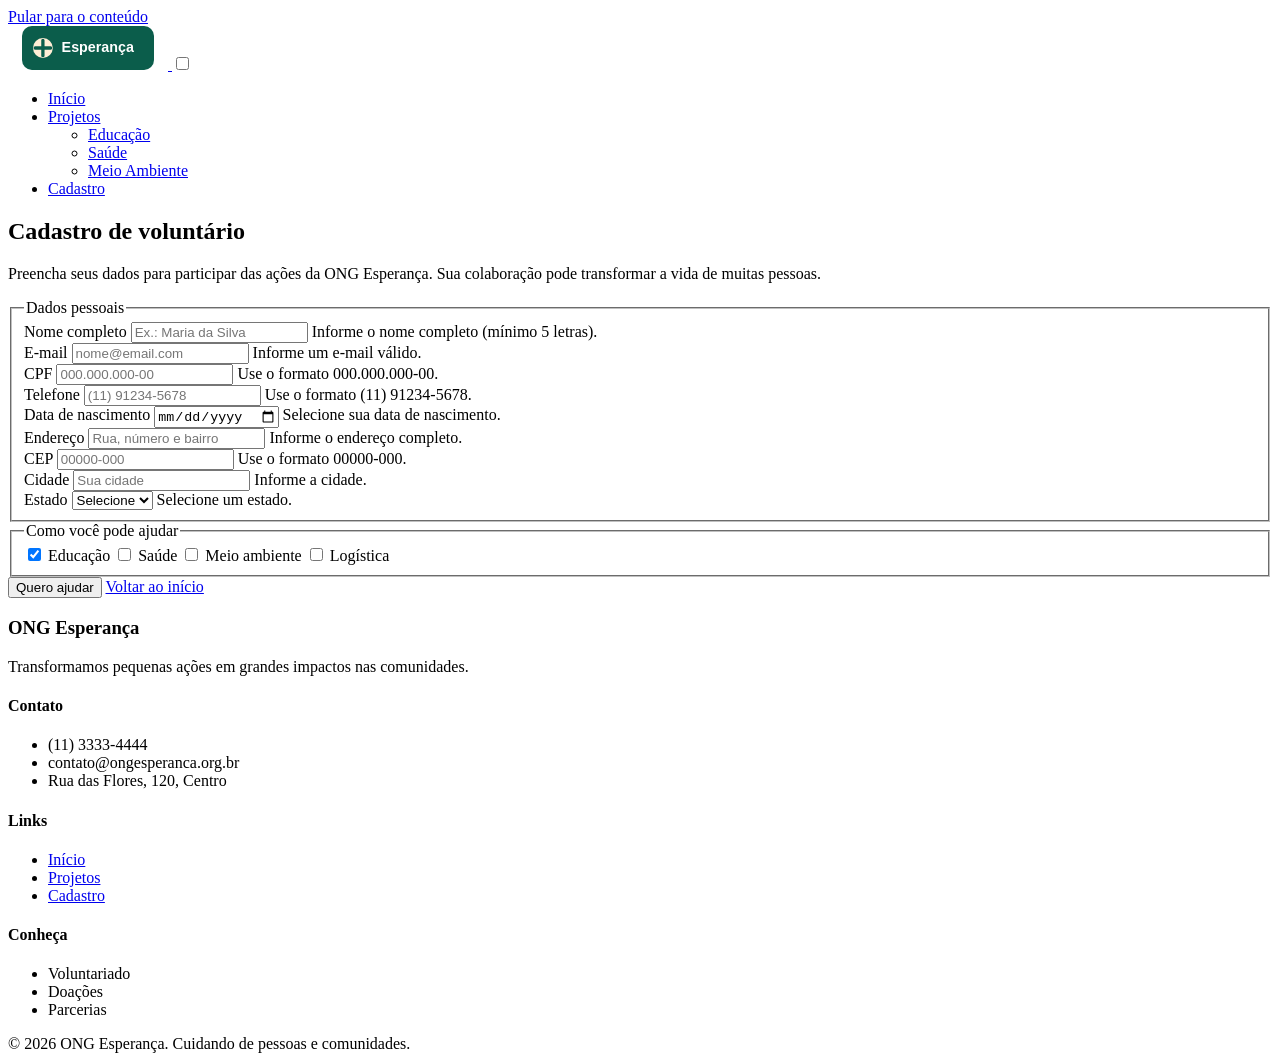
==== cadastro.html @ 715205b3 "core: Adicionados arquivos HTML com páginas principais do site" ====
<!doctype html>
<html lang="pt-BR">
  <head>
    <meta charset="UTF-8">
    <meta name="viewport" content="width=device-width, initial-scale=1">
    <meta name="description" content="ONG Esperança: projetos sociais, voluntariado e apoio comunitário.">
    <title>ONG Esperança</title>
    <link rel="stylesheet" href="./css/main.css">
    <link rel="shortcut icon" href="./assets/favicon.ico" type="image/x-icon">
  </head>
  <body>
    <a class="skip-link" href="#conteudo-principal">Pular para o conteúdo</a>
    <header class="site-header">
      <div class="site-header__inner container">
        <a class="brand" href="./index.html" aria-label="Página inicial da ONG Esperança">
          <img src="./assets/icons/logo.svg" alt="ONG Esperança" width="160" height="44">
        </a>

        <input type="checkbox" id="menu-toggle" class="nav-toggle">
        <label for="menu-toggle" class="nav-button" aria-label="Abrir ou fechar o menu">
          <span class="nav-button__bar"></span>
          <span class="nav-button__bar"></span>
          <span class="nav-button__bar"></span>
        </label>

        <nav class="main-nav" aria-label="Principal">
          <ul class="main-nav__list">
            <li><a href="./index.html">Início</a></li>
            <li class="has-submenu">
              <a href="./projetos.html">Projetos</a>
              <ul class="submenu" aria-label="Projetos">
                <li><a href="./projetos.html#educacao">Educação</a></li>
                <li><a href="./projetos.html#saude">Saúde</a></li>
                <li><a href="./projetos.html#meio-ambiente">Meio Ambiente</a></li>
              </ul>
            </li>
            <li><a href="./cadastro.html" aria-current="page">Cadastro</a></li>
          </ul>
        </nav>
      </div>
    </header>

    <main id="conteudo-principal" class="cadastro-page">
      <section class="section">
        <div class="container">
          <div class="page-header form-summary">
            <h1>Cadastro de voluntário</h1>
            <p>Preencha seus dados para participar das ações da ONG Esperança. Sua colaboração pode transformar a vida de muitas pessoas.</p>
          </div>

          <form class="form-card" action="#" method="get">
            <fieldset class="form-group">
              <legend>Dados pessoais</legend>
              <div class="form-grid">
                <div class="form-field">
                  <label for="nome">Nome completo</label>
                  <input type="text" id="nome" name="nome" required minlength="5" placeholder="Ex.: Maria da Silva">
                  <span class="form-field__error">Informe o nome completo (mínimo 5 letras).</span>
                </div>

                <div class="form-field">
                  <label for="email">E-mail</label>
                  <input type="email" id="email" name="email" required placeholder="nome@email.com">
                  <span class="form-field__error">Informe um e-mail válido.</span>
                </div>

                <div class="form-field">
                  <label for="cpf">CPF</label>
                  <input type="text" id="cpf" name="cpf" required pattern="\d{3}\.\d{3}\.\d{3}-\d{2}" placeholder="000.000.000-00">
                  <span class="form-field__error">Use o formato 000.000.000-00.</span>
                </div>

                <div class="form-field">
                  <label for="telefone">Telefone</label>
                  <input type="tel" id="telefone" name="telefone" required pattern="\(\d{2}\)\s\d{5}-\d{4}" placeholder="(11) 91234-5678">
                  <span class="form-field__error">Use o formato (11) 91234-5678.</span>
                </div>

                <div class="form-field">
                  <label for="nascimento">Data de nascimento</label>
                  <input type="date" id="nascimento" name="nascimento" required>
                  <span class="form-field__error">Selecione sua data de nascimento.</span>
                </div>

                <div class="form-field">
                  <label for="endereco">Endereço</label>
                  <input type="text" id="endereco" name="endereco" required placeholder="Rua, número e bairro">
                  <span class="form-field__error">Informe o endereço completo.</span>
                </div>

                <div class="form-field">
                  <label for="cep">CEP</label>
                  <input type="text" id="cep" name="cep" required pattern="\d{5}-\d{3}" placeholder="00000-000">
                  <span class="form-field__error">Use o formato 00000-000.</span>
                </div>

                <div class="form-field">
                  <label for="cidade">Cidade</label>
                  <input type="text" id="cidade" name="cidade" required placeholder="Sua cidade">
                  <span class="form-field__error">Informe a cidade.</span>
                </div>

                <div class="form-field">
                  <label for="estado">Estado</label>
                  <select id="estado" name="estado" required>
                    <option value="">Selecione</option>
                    <option value="sp">SP</option>
                    <option value="rj">RJ</option>
                    <option value="mg">MG</option>
                    <option value="pr">PR</option>
                    <option value="sc">SC</option>
                    <option value="rs">RS</option>
                  </select>
                  <span class="form-field__error">Selecione um estado.</span>
                </div>
              </div>
            </fieldset>

            <fieldset class="form-group">
              <legend>Como você pode ajudar</legend>
              <div class="form-grid">
                <label class="checkbox-field">
                  <input type="checkbox" name="ajuda" value="educacao" checked>
                  <span>Educação</span>
                </label>
                <label class="checkbox-field">
                  <input type="checkbox" name="ajuda" value="saude">
                  <span>Saúde</span>
                </label>
                <label class="checkbox-field">
                  <input type="checkbox" name="ajuda" value="meio-ambiente">
                  <span>Meio ambiente</span>
                </label>
                <label class="checkbox-field">
                  <input type="checkbox" name="ajuda" value="logistica">
                  <span>Logística</span>
                </label>
              </div>
            </fieldset>

            <div class="form-actions">
              <button type="submit" class="btn btn--primary">Quero ajudar</button>
              <a href="./index.html" class="btn btn--outline">Voltar ao início</a>
            </div>
          </form>
        </div>
      </section>
    </main>

    <footer class="site-footer">
      <div class="container">
        <div class="footer-grid">
          <div class="footer-column">
            <h3>ONG Esperança</h3>
            <p>Transformamos pequenas ações em grandes impactos nas comunidades.</p>
          </div>
          <div class="footer-column">
            <h4>Contato</h4>
            <ul class="footer-list">
              <li>(11) 3333-4444</li>
              <li>contato@ongesperanca.org.br</li>
              <li>Rua das Flores, 120, Centro</li>
            </ul>
          </div>
          <div class="footer-column">
            <h4>Links</h4>
            <ul class="footer-list">
              <li><a href="./index.html">Início</a></li>
              <li><a href="./projetos.html">Projetos</a></li>
              <li><a href="./cadastro.html">Cadastro</a></li>
            </ul>
          </div>
          <div class="footer-column">
            <h4>Conheça</h4>
            <ul class="footer-list">
              <li>Voluntariado</li>
              <li>Doações</li>
              <li>Parcerias</li>
            </ul>
          </div>
        </div>
        <div class="footer-meta">© 2026 ONG Esperança. Cuidando de pessoas e comunidades.</div>
      </div>
    </footer>
  </body>
</html>
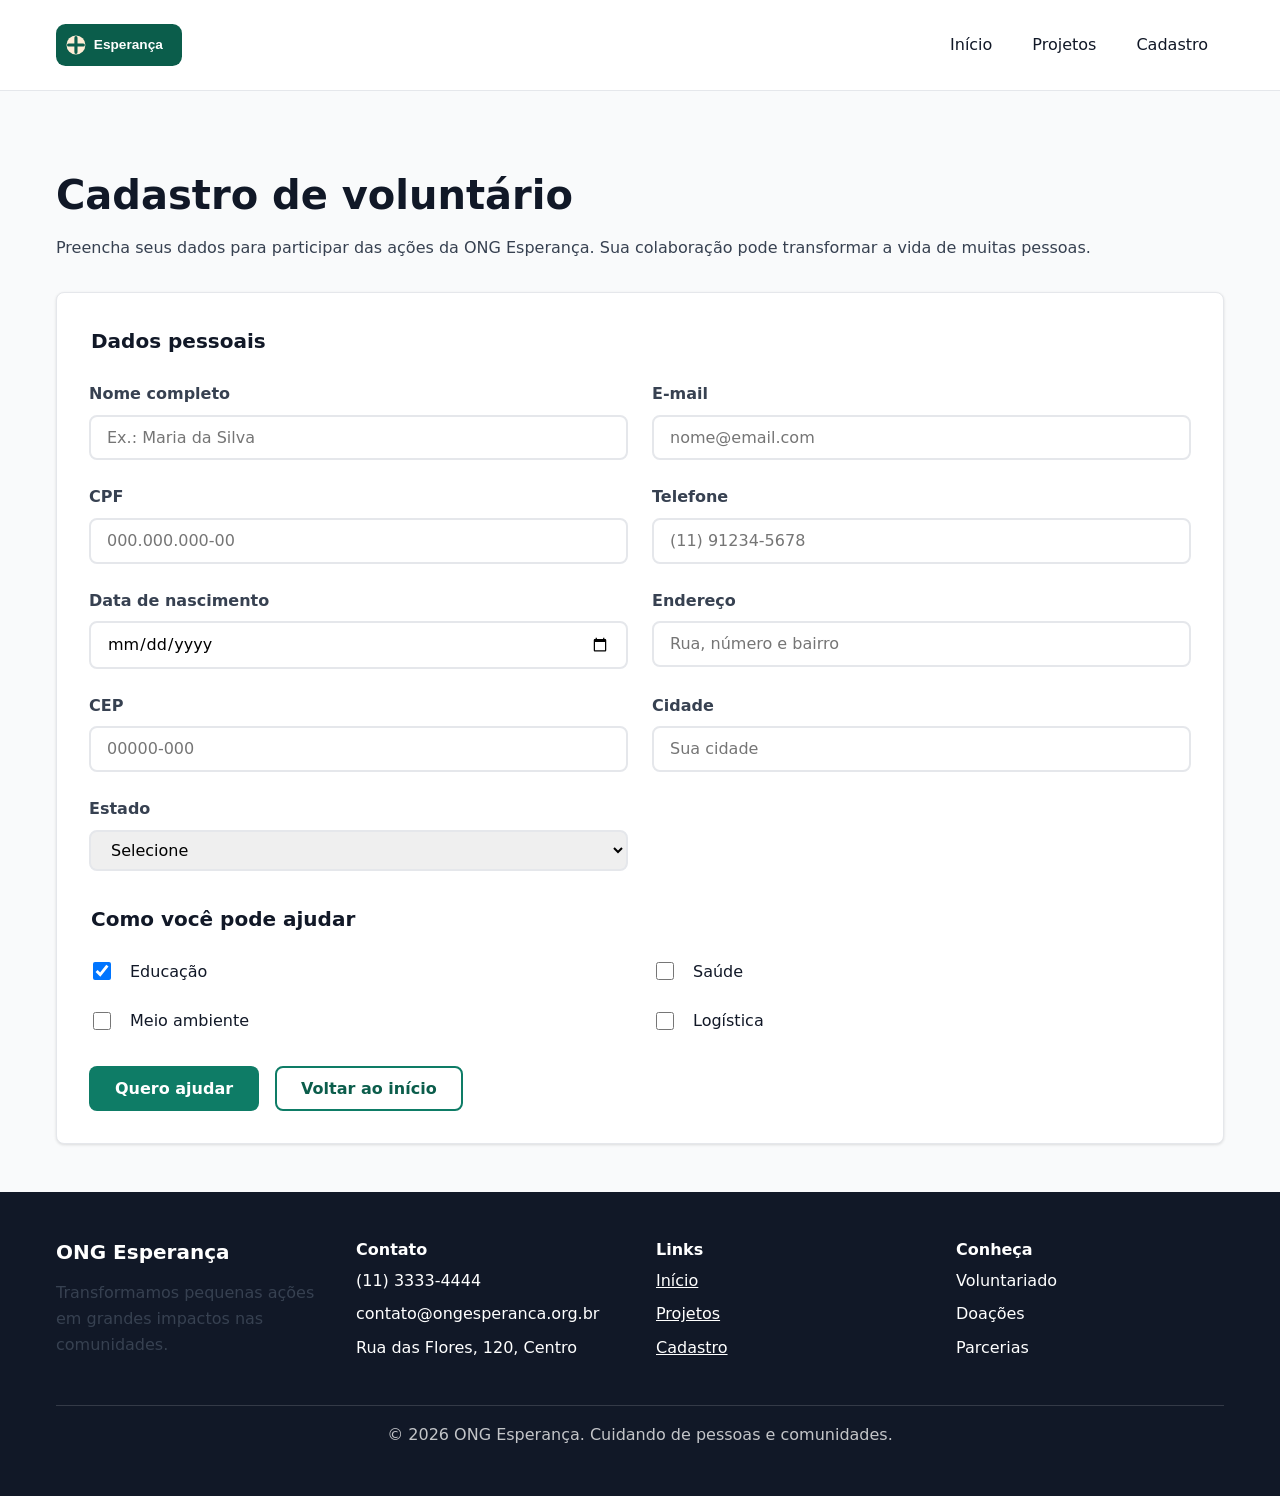
==== commit de8678b5: "core: Adicionados demais estados do Brasil ao seletor de opções da página de cadastro" ====
--- a/cadastro.html
+++ b/cadastro.html
@@ -104,12 +104,33 @@
                   <label for="estado">Estado</label>
                   <select id="estado" name="estado" required>
                     <option value="">Selecione</option>
+                    <option value="ac">AC</option>
+                    <option value="al">AL</option>
+                    <option value="ap">AP</option>
+                    <option value="am">AM</option>
+                    <option value="ba">BA</option>
+                    <option value="ce">CE</option>
+                    <option value="df">DF</option>
+                    <option value="es">ES</option>
+                    <option value="go">GO</option>
+                    <option value="ma">MA</option>
+                    <option value="mt">MT</option>
+                    <option value="ms">MS</option>
+                    <option value="mg">MG</option>
+                    <option value="pa">PA</option>
+                    <option value="pb">PB</option>
+                    <option value="pr">PR</option>
+                    <option value="pe">PE</option>
+                    <option value="pi">PI</option>
+                    <option value="rj">RJ</option>
+                    <option value="rn">RN</option>
+                    <option value="rs">RS</option>
+                    <option value="ro">RO</option>
+                    <option value="rr">RR</option>
+                    <option value="sc">SC</option>
                     <option value="sp">SP</option>
-                    <option value="rj">RJ</option>
-                    <option value="mg">MG</option>
-                    <option value="pr">PR</option>
-                    <option value="sc">SC</option>
-                    <option value="rs">RS</option>
+                    <option value="se">SE</option>
+                    <option value="to">TO</option>
                   </select>
                   <span class="form-field__error">Selecione um estado.</span>
                 </div>
--- a/css/main.css
+++ b/css/main.css
@@ -0,0 +1,17 @@
+/* main.css: ponto de entrada da plataforma. */
+@import "base/variables.css";
+@import "base/reset.css";
+@import "base/typography.css";
+@import "layout/container.css";
+@import "layout/grid-12.css";
+@import "layout/header.css";
+@import "layout/footer.css";
+@import "components/navigation.css";
+@import "components/buttons.css";
+@import "components/cards.css";
+@import "components/forms.css";
+@import "components/feedback.css";
+@import "components/badges.css";
+@import "pages/home.css";
+@import "pages/projetos.css";
+@import "pages/cadastro.css";
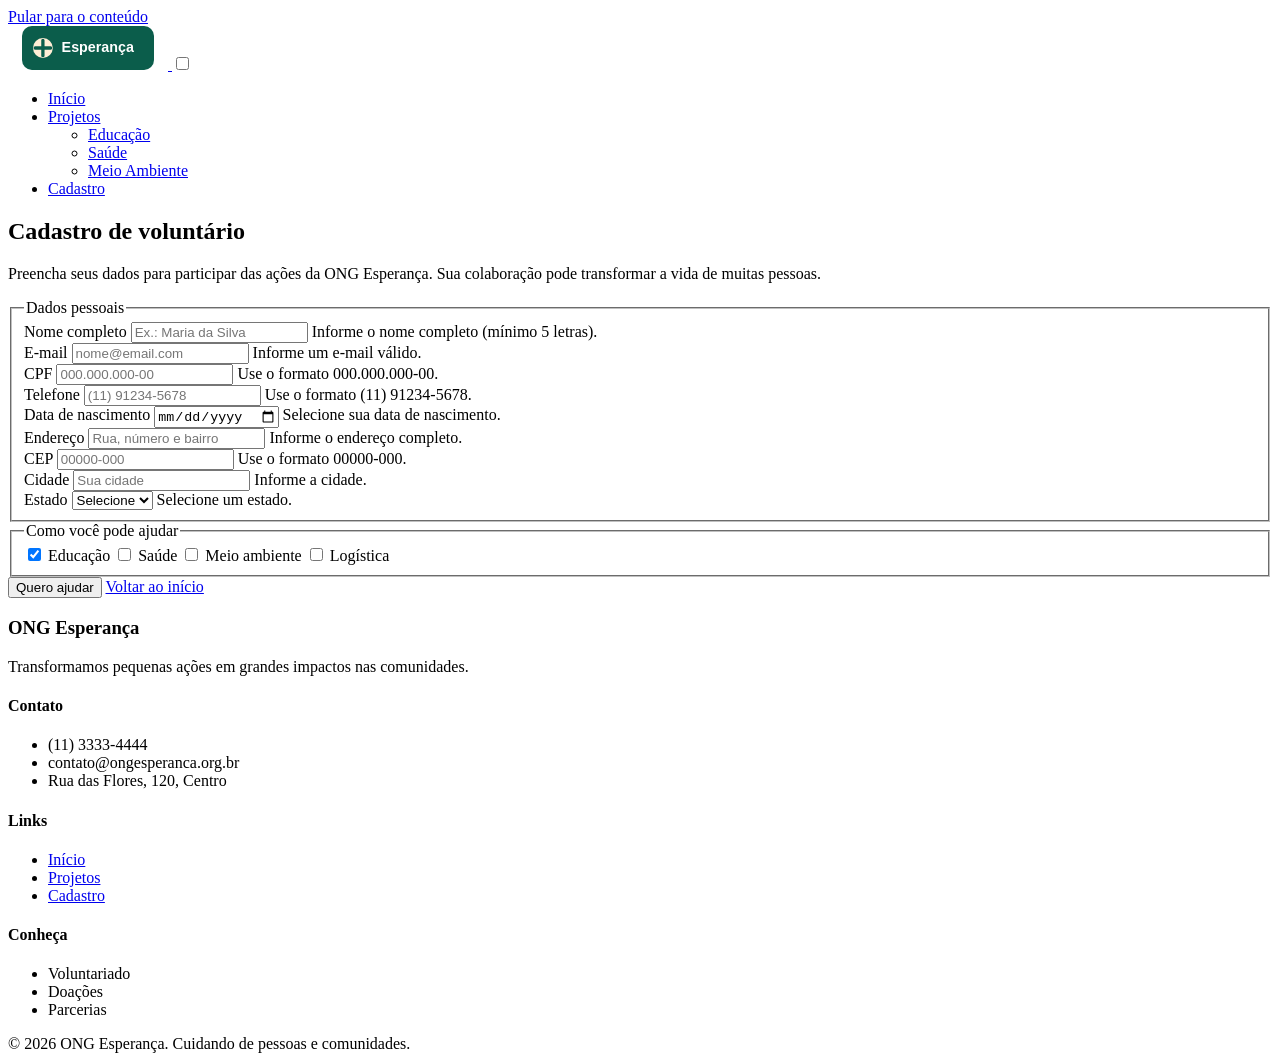
==== commit 133b467f: "core: Removido link para arquivo main.css das páginas do site" ====
--- a/cadastro.html
+++ b/cadastro.html
@@ -5,7 +5,6 @@
     <meta name="viewport" content="width=device-width, initial-scale=1">
     <meta name="description" content="ONG Esperança: projetos sociais, voluntariado e apoio comunitário.">
     <title>ONG Esperança</title>
-    <link rel="stylesheet" href="./css/main.css">
     <link rel="shortcut icon" href="./assets/favicon.ico" type="image/x-icon">
   </head>
   <body>
